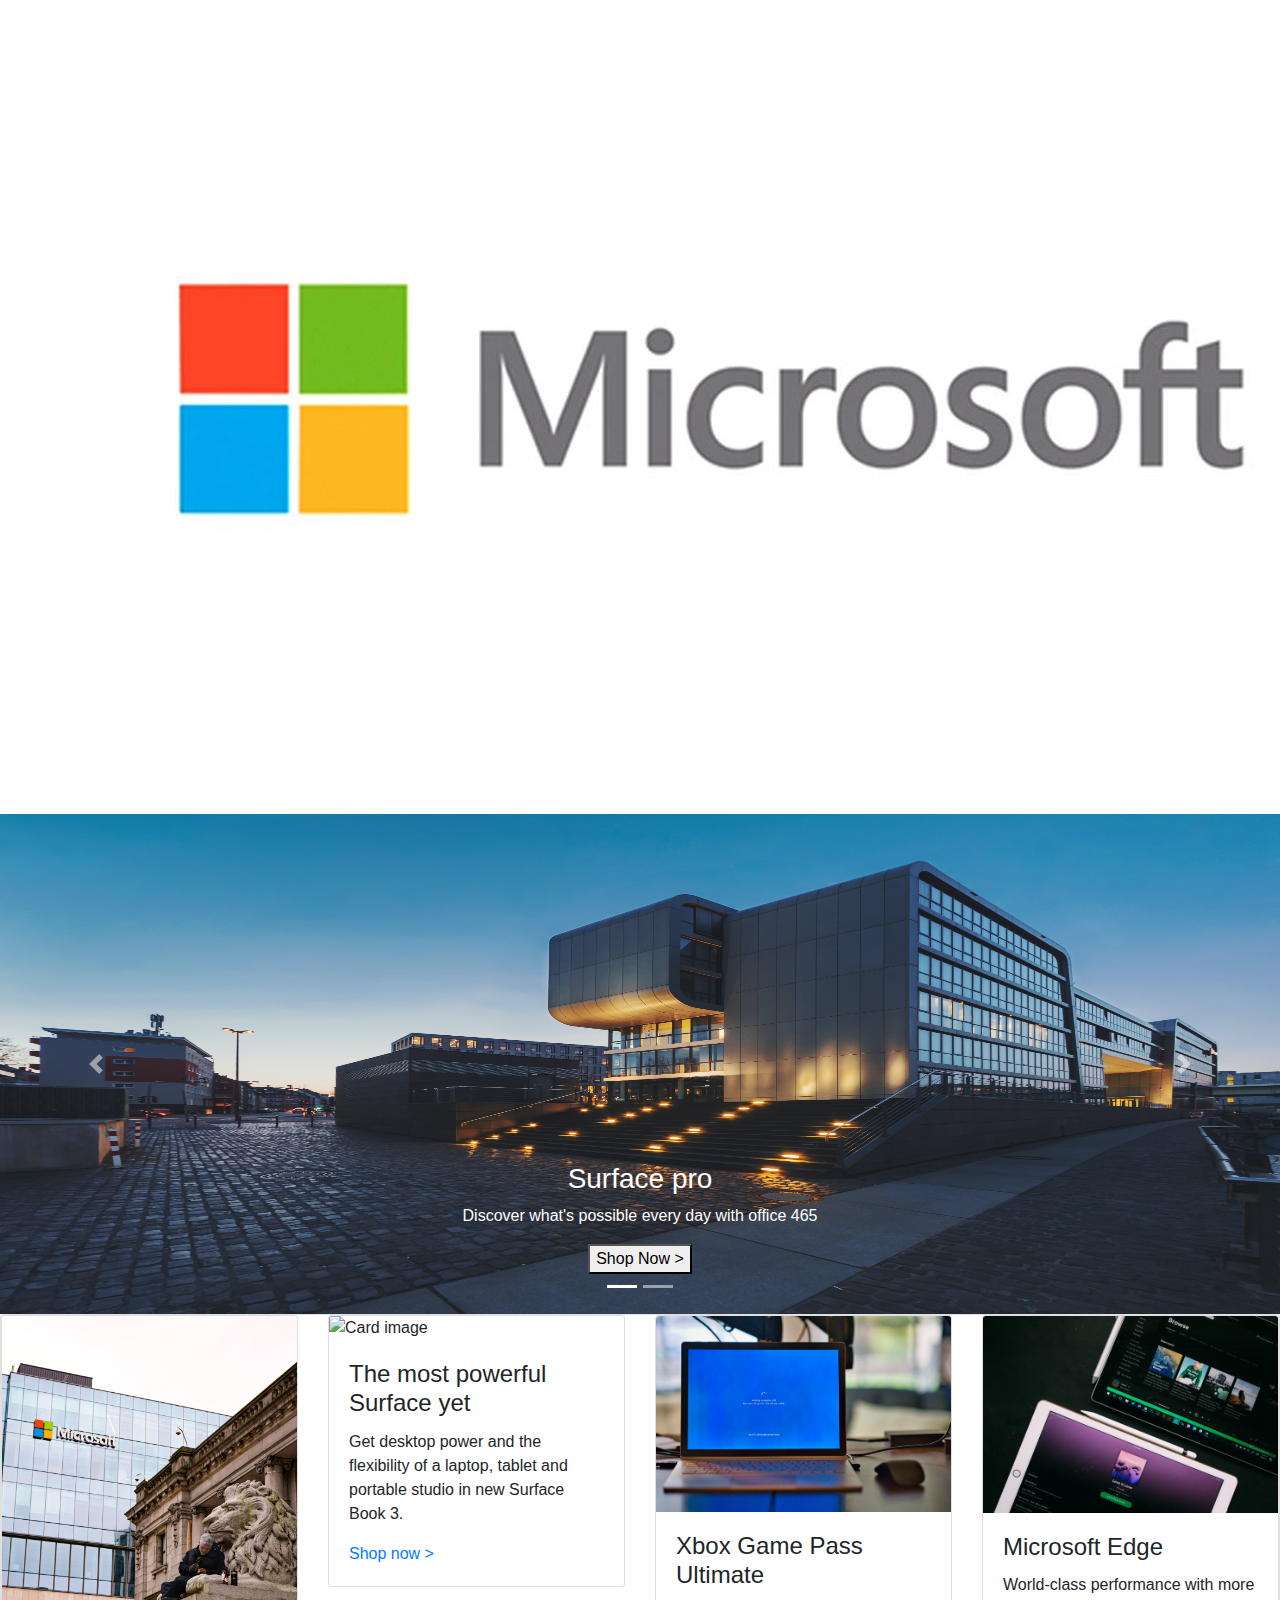
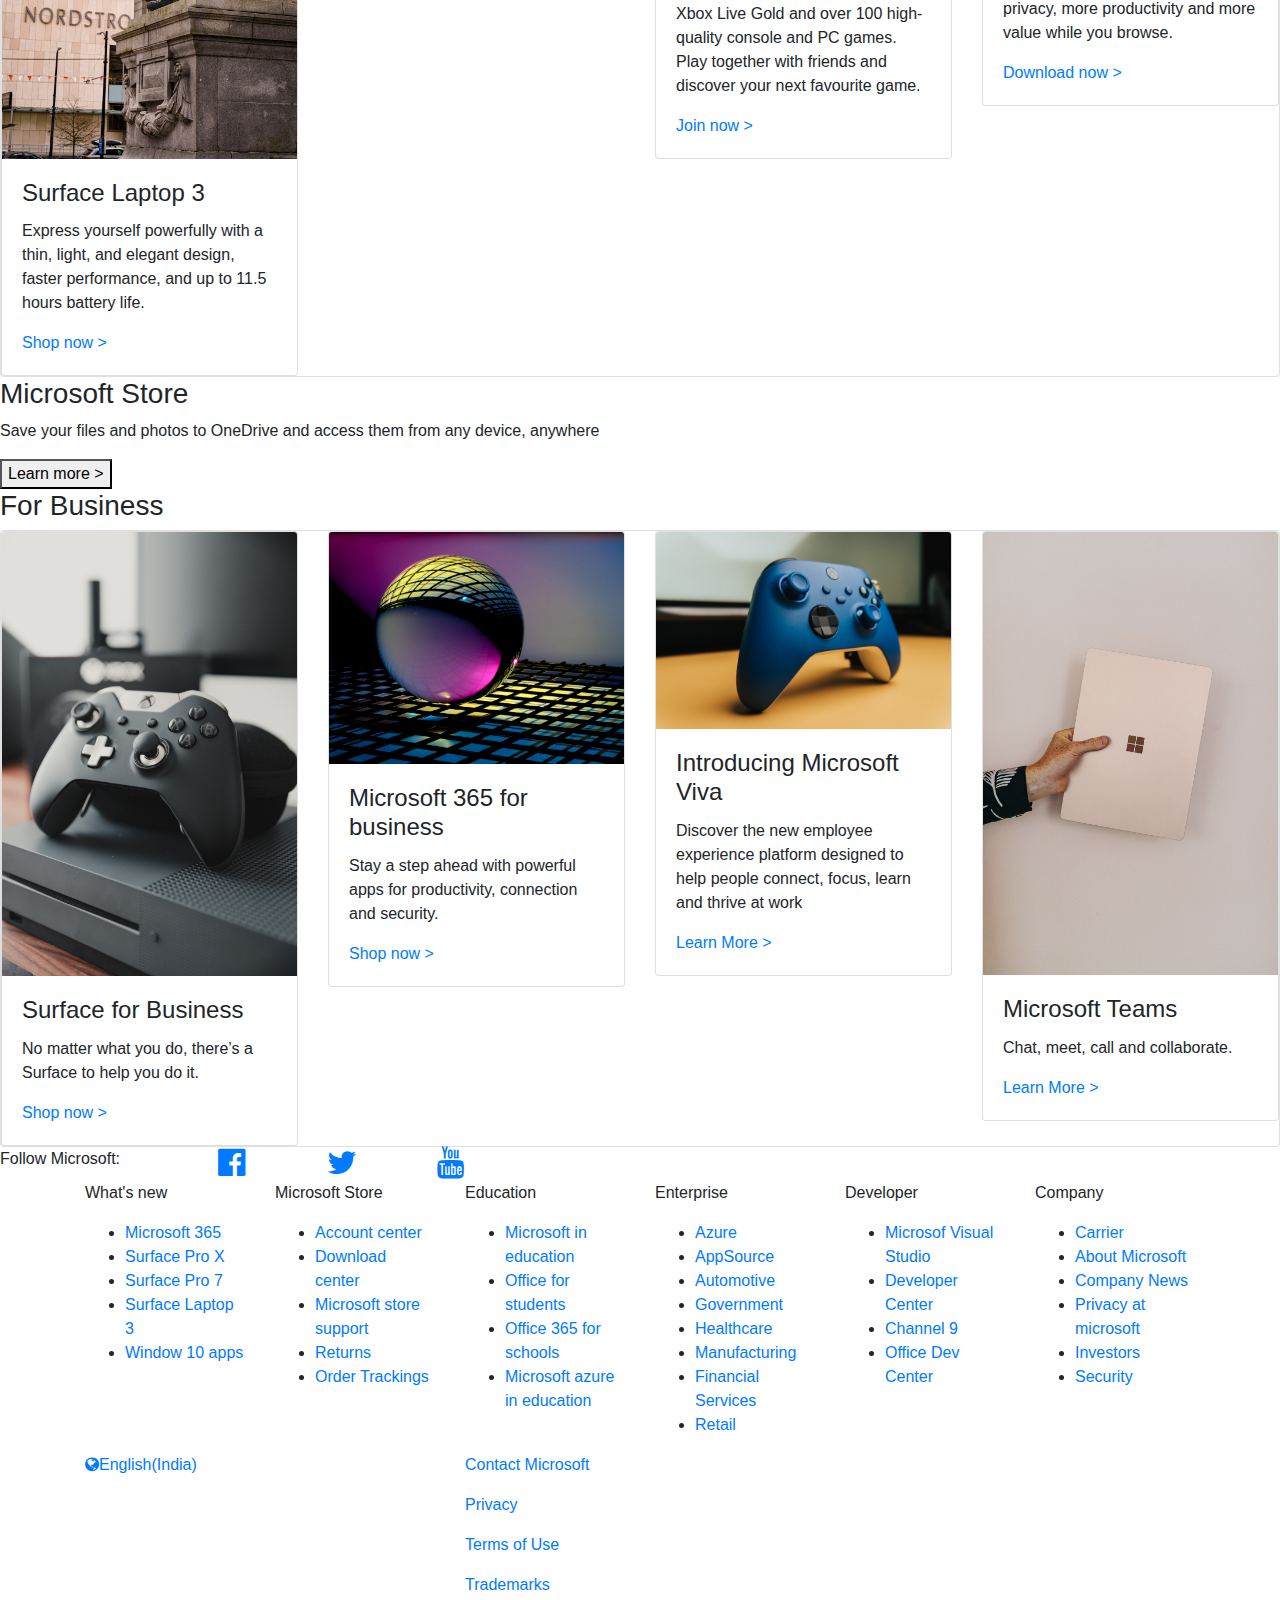
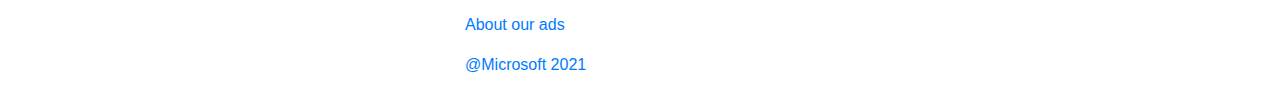
==== index.html @ e5d4f22b "add" ====
<!DOCTYPE html>
<html lang="en">

<head>
  <meta charset="UTF-8">
  <meta http-equiv="X-UA-Compatible" content="IE=edge">
  <meta name="viewport" content="width=device-width, initial-scale=1.0">
  <title>MicroSoft Clone</title>
  <link rel="preconnect" href="https://fonts.gstatic.com">
  <link href="https://fonts.googleapis.com/css2?family=Akaya+Telivigala&display=swap" rel="stylesheet">
  <link rel="stylesheet" href="https://pro.fontawesome.com/releases/v5.10.0/css/all.css"
    integrity="sha384-AYmEC3Yw5cVb3ZcuHtOA93w35dYTsvhLPVnYs9eStHfGJvOvKxVfELGroGkvsg+p" crossorigin="anonymous" />
  <script src="https://code.jquery.com/jquery-3.2.1.slim.min.js"
    integrity="sha384-KJ3o2DKtIkvYIK3UENzmM7KCkRr/rE9/Qpg6aAZGJwFDMVNA/GpGFF93hXpG5KkN"
    crossorigin="anonymous"></script>
  <link rel="stylesheet" href="https://stackpath.bootstrapcdn.com/font-awesome/4.7.0/css/font-awesome.min.css"
    integrity="sha384-wvfXpqpZZVQGK6TAh5PVlGOfQNHSoD2xbE+QkPxCAFlNEevoEH3Sl0sibVcOQVnN" crossorigin="anonymous">

  <link rel="stylesheet" href="https://maxcdn.bootstrapcdn.com/bootstrap/4.5.2/css/bootstrap.min.css">

  <!-- jQuery library -->
  <script src="https://ajax.googleapis.com/ajax/libs/jquery/3.5.1/jquery.min.js"></script>

  <!-- Popper JS -->
  <script src="https://cdnjs.cloudflare.com/ajax/libs/popper.js/1.16.0/umd/popper.min.js"></script>

  <!-- Latest compiled JavaScript -->
  <script src="https://maxcdn.bootstrapcdn.com/bootstrap/4.5.2/js/bootstrap.min.js"></script>
  <link rel="stylesheet" href="css/style.css">

</head>

<body>
  <div class="body-style">

    <nav class="navbar navbar-expand-lg navbar-light ">
      <a class="navbar-brand" href="#">
        <img src="mslogo.jpg" class="logostyle">
      </a>
      <button class="navbar-toggler" type="button" data-toggle="collapse" data-target="#navbarSupportedContent"
        aria-controls="navbarSupportedContent" aria-expanded="false" aria-label="Toggle navigation">
        <span class="navbar-toggler-icon"></span>
      </button>

      <div class="collapse navbar-collapse" id="navbarSupportedContent">
        <ul class="navbar-nav mr-auto">
          <li class="nav-item active">
            <a class="nav-link" href="https://www.microsoft.com/microsoft-365">Microsoft 365 <span class="sr-only">(current)</span></a>
          </li>
          <li class="nav-item">
            <a class="nav-link" href="https://www.microsoft.com/microsoft-365/microsoft-office" target="_blank">Office</a>
          </li>
          <li class="nav-item">
            <a class="nav-link" href="https://www.microsoft.com/en-in/windows/">Window</a>
          </li>
          <li class="nav-item">
            <a class="nav-link" href="https://support.microsoft.com/en-in">Support</a>
          </li>
          <li class="nav-item">
            <a class="nav-link" href="https://www.microsoft.com/en-in/surface">Surface</a>
          </li>
          <li class="nav-item">
            <a class="nav-link" href="https://www.xbox.com/">Xbox</a>
          </li>



        </ul>
        <form class="form-inline my-2 my-lg-0">
          <ul class="navbar-nav mr-auto">
            <li class="nav-item active">
              <a class="nav-link" href="#">All microsoft <span class="sr-only">(current)</span></a>
            </li>
            <li class="nav-item active">
              <a class="nav-link" href="#"><i class="fa fa-shopping-cart" aria-hidden="true"></i><span
                  class="sr-only">(current)</span></a>
            </li>
            <li class="nav-item active">
              <a class="nav-link" href="#"><i class="fa fa-search" aria-hidden="true"></i><span
                  class="sr-only">(current)</span></a>
            </li>
          </ul>
        </form>
      </div>
    </nav>
    <div id="carouselExampleIndicators" class="carousel slide" data-ride="carousel">
      <ol class="carousel-indicators">
        <li data-target="#carouselExampleIndicators" data-slide-to="0" class="active"></li>
        <li data-target="#carouselExampleIndicators" data-slide-to="1"></li>

      </ol>
      <div class="carousel-inner">
        <div class="carousel-item active">
          <img class="d-block w-100" src="caro2.jpg" alt="First slide" width="1100" ; height="500" ;>
          <div class="carousel-caption d-none d-md-block">
            <h3>Surface pro</h3>
            <p>Discover what's possible every day with office 465</p>
            <button>Shop Now ></button>
          </div>

        </div>
        <div class="carousel-item">
          <img class="d-block w-100" src="caro1.jpg" alt="Second slide" width="1100" ; height="500">
          <div class="carousel-caption d-none d-md-block">
            <h3>Surface pro</h3>
            <p>Discover what's possible every day with office 465</p>
            <button>Shop Now ></button>
          </div>
        </div>

      </div>
      <a class="carousel-control-prev" href="#carouselExampleIndicators" role="button" data-slide="prev">
        <span class="carousel-control-prev-icon" aria-hidden="true"></span>
        <span class="sr-only">Previous</span>
      </a>
      <a class="carousel-control-next" href="#carouselExampleIndicators" role="button" data-slide="next">
        <span class="carousel-control-next-icon" aria-hidden="true"></span>
        <span class="sr-only">Next</span>
      </a>
    </div>
    <main>
      <div class="card">
        <div class="row">
          <div class="col-lg-3  col-md-3 col-12">
            <div class="card">
              <img class="card-img-top" src="card4.jpg" alt="Card image">
              <div class="card-body">
                <h4 class="card-title">Surface Laptop 3</h4>
                <p class="card-text">Express yourself powerfully with a thin, light, and elegant design, faster performance, and up to 11.5 hours battery life.</p>
                <a href="https://www.microsoft.com/en-in/surface/devices/surface-laptop-3?icid=mscom_marcom_CPH1a_SurfaceLaptop3" class="">Shop now ></a>
              </div>
            </div>
          </div>
          <div class="col-lg-3  col-md-3 col-12">
            <div class="card">
              <img class="card-img-top" src="../6.jpg" alt="Card image">
              <div class="card-body">
                <h4 class="card-title">The most powerful Surface yet</h4>
                <p class="card-text">Get desktop power and the flexibility of a laptop, tablet and portable studio in new Surface Book 3.</p>
                <a href="https://www.microsoft.com/en-in/surface/devices/surface-book-3?icid=mscom_marcom_CPH2a_SurfaceBook3" class="">Shop now ></a>
              </div>
            </div>
          </div>
          <div class="col-lg-3  col-md-3 col-12">
            <div class="card">
              <img class="card-img-top" src="card1.jpg" alt="Card image">
              <div class="card-body">
                <h4 class="card-title">Xbox Game Pass Ultimate</h4>
                <p class="card-text">
                  Xbox Live Gold and over 100 high-quality console and PC games. Play together with friends and discover your next favourite game.</p>
                <a href="https://www.microsoft.com/en-in/p/xbox-game-pass-ultimate/cfq7ttc0khs0?icid=mscom_marcom_CPH3a_GamePassUltimate" class="">Join now ></a>
              </div>
            </div>
          </div>
          <div class="col-lg-3  col-md-3 col-12">
            <div class="card">
              <img class="card-img-top" src="card3.jpg" alt="Card image">
              <div class="card-body">
                <h4 class="card-title">Microsoft Edge</h4>
                <p class="card-text">
                  World-class performance with more privacy, more productivity and more value while you browse.</p>
                <a href="https://www.microsoft.com/en-us/edge?form=MI13F3&OCID=MI13F3" class="">Download now ></a>
              </div>
            </div>
          </div>
        </div>
      </div>
    </main>
    <section class="msstyle">
      <div class="msstore">
        <h3>Microsoft Store</h3>
        <p>
        
          Save your files and photos to OneDrive and access them from any device, anywhere</p>
        <button>Learn more ></button>
      </div>

    </section>

    <section class="btmcardsection">
      <h3>For Business</h3>
      <div class="card">
        <div class="row">
          <div class="col-lg-3  col-md-3 col-12">
            <div class="card">
              <img class="card-img-top" src="work1.jpg" alt="Card image">
              <div class="card-body">
                <h4 class="card-title">Surface for Business</h4>
                <p class="card-text">No matter what you do, there’s a Surface to help you do it.</p>
                <a href="https://www.microsoft.com/en-in/surface/business?icid=mscom_marcom_CPW1a_SurfaceforBusiness" class="">Shop now ></a>
              </div>
            </div>
          </div>
          <div class="col-lg-3  col-md-3 col-12">
            <div class="card">
              <img class="card-img-top" src="work2.jpg" alt="Card image">
              <div class="card-body">
                <h4 class="card-title">Microsoft 365 for business</h4>
                <p class="card-text">Stay a step ahead with powerful apps for productivity, connection and security.</p>
                <a href="https://www.microsoft.com/en-in/microsoft-365/business/compare-all-microsoft-365-business-products?icid=mscom_marcom_CPW2a_M365forBusiness&activetab=tab%3aprimaryr2" class="">Shop now ></a>
              </div>
            </div>
          </div>
          <div class="col-lg-3  col-md-3 col-12">
            <div class="card">
              <img class="card-img-top" src="work3.jpg" alt="Card image">
              <div class="card-body">
                <h4 class="card-title">Introducing Microsoft Viva</h4>
                <p class="card-text">Discover the new employee experience platform designed to help people connect, focus, learn and thrive at work</p>
                <a href="https://www.microsoft.com/en-in/microsoft-viva/overview?icid=mscom_marcom_CPW3a_MicrosoftViva" class="">Learn More ></a>
              </div>
            </div>
          </div>
          <div class="col-lg-3  col-md-3 col-12">
            <div class="card">
              <img class="card-img-top" src="work4.jpg" alt="Card image">
              <div class="card-body">
                <h4 class="card-title">Microsoft Teams</h4>
                <p class="card-text">Chat, meet, call and collaborate.</p>
                <a href="https://www.microsoft.com/en-in/microsoft-365/microsoft-teams/group-chat-software?icid=mscom_marcom_CPW4a_Teams" class="">Learn More ></a>
              </div>
            </div>
          </div>
        </div>
      </div>
    </section>
    <section class="socialsec">
      <div class="row">
        <div class="col-lg-2 "id="col">
          Follow Microsoft:
        </div>
        <div class="col-lg-1">
          <a href="https://www.facebook.com/MicrosoftIndia" target="__blank"><i class="fa fa-facebook-official fa-2x " aria-hidden="true"></i></a>
        </div>
        <div class="col-lg-1">
          <a href="https://twitter.com/microsoftindia"><i class="fa fa-twitter fa-2x" aria-hidden="true"></i></a>
        </div>
        <div class="col-lg-1">
          <a href="https://www.youtube.com/user/IndiaMicrosoftVideos"><i class="fa fa-youtube fa-2x" aria-hidden="true"></i></a>
        </div>
      </div>
    </section>

  </div>
  <footer>
    <div class="container">

      <div class="row">
        <div class="col-lg-2">
          <p>What's new</p>
          <ul>
            <li><a href="#">Microsoft 365</a></li>
            <li><a href="#">Surface Pro X</a></li>
            <li><a href="#">Surface Pro 7</a></li>
            <li><a href="#">Surface Laptop 3</a></li>
            <li><a href="#">Window 10 apps</a></li>
           
          </ul>
        </div>
        <div class="col-lg-2">
          <p>Microsoft Store</p>
          <ul>
            <li><a href="#">Account center</a></li>
            <li><a href="#">Download center</a></li>
            <li><a href="#">Microsoft store support</a></li>
            <li><a href="#">Returns</a></li>
            <li><a href="#">Order Trackings</a></li>
          
          </ul>
        </div>
        <div class="col-lg-2">
          <p>Education</p>
          <ul>
            <li><a href="#">Microsoft in education</a></li>
            <li><a href="#">Office for students</a></li>
            <li><a href="#">Office 365 for schools</a></li>
            <li><a href="#">Microsoft azure in education</a></li>
           
          </ul>
        </div>
        <div class="col-lg-2">
          <p>Enterprise</p>
          <ul>
            <li><a href="#">Azure</a></li>
            <li><a href="#">AppSource</a></li>
            <li><a href="#">Automotive</a></li>
            <li><a href="#">Government</a></li>
            <li><a href="#">Healthcare</a></li>
            <li><a href="#">Manufacturing</a></li>
            <li><a href="#">Financial Services</a></li>
            <li><a href="#">Retail</a></li>
          </ul>
        </div>
        <div class="col-lg-2">
          <p>Developer</p>
          <ul>
            <li><a href="#">Microsof Visual Studio</a></li>
            <li><a href="#">Developer Center</a></li>
            <li><a href="#">Channel 9</a></li>
            <li><a href="#">Office Dev Center</a></li>
           
          </ul>
        </div>
        <div class="col-lg-2">
          <p>Company</p>
          <ul>
            <li><a href="#">Carrier</a></li>
            <li><a href="#">About Microsoft</a></li>
            <li><a href="#">Company News</a></li>
            <li><a href="#">Privacy at microsoft</a></li>
            <li><a href="#">Investors</a></li>
            <li><a href="#">Security</a></li>
          </ul>
        </div>



      </div>
    
      <div class="row">
        <div class="col-lg-4">
          <a href="#"> <i class="fa fa-globe" aria-hidden="true"></i>English(India)</p></a>
        </div>
        <div class="col-lg-8 footerbtmcedit">
          <div>
            <a href="#">  <p>Contact Microsoft</p></a>

          </div>
          <div>
            <a href="#">  <p>Privacy</p></a>
            
          </div>
          <div>
            <a href="#">  <p>Terms of Use</p></a>
            
          </div>
          <div>
            <a href="#">  <p>Trademarks</p></a>
            
          </div>
          <div>
            <a href="#">  <p>About our ads</p></a>
            
          </div>
          <div>
            <a href="#">  <p>@Microsoft 2021</p></a>
            
          </div>
        </div>
      </div>
    </div>
  </footer>
</body>

</html>
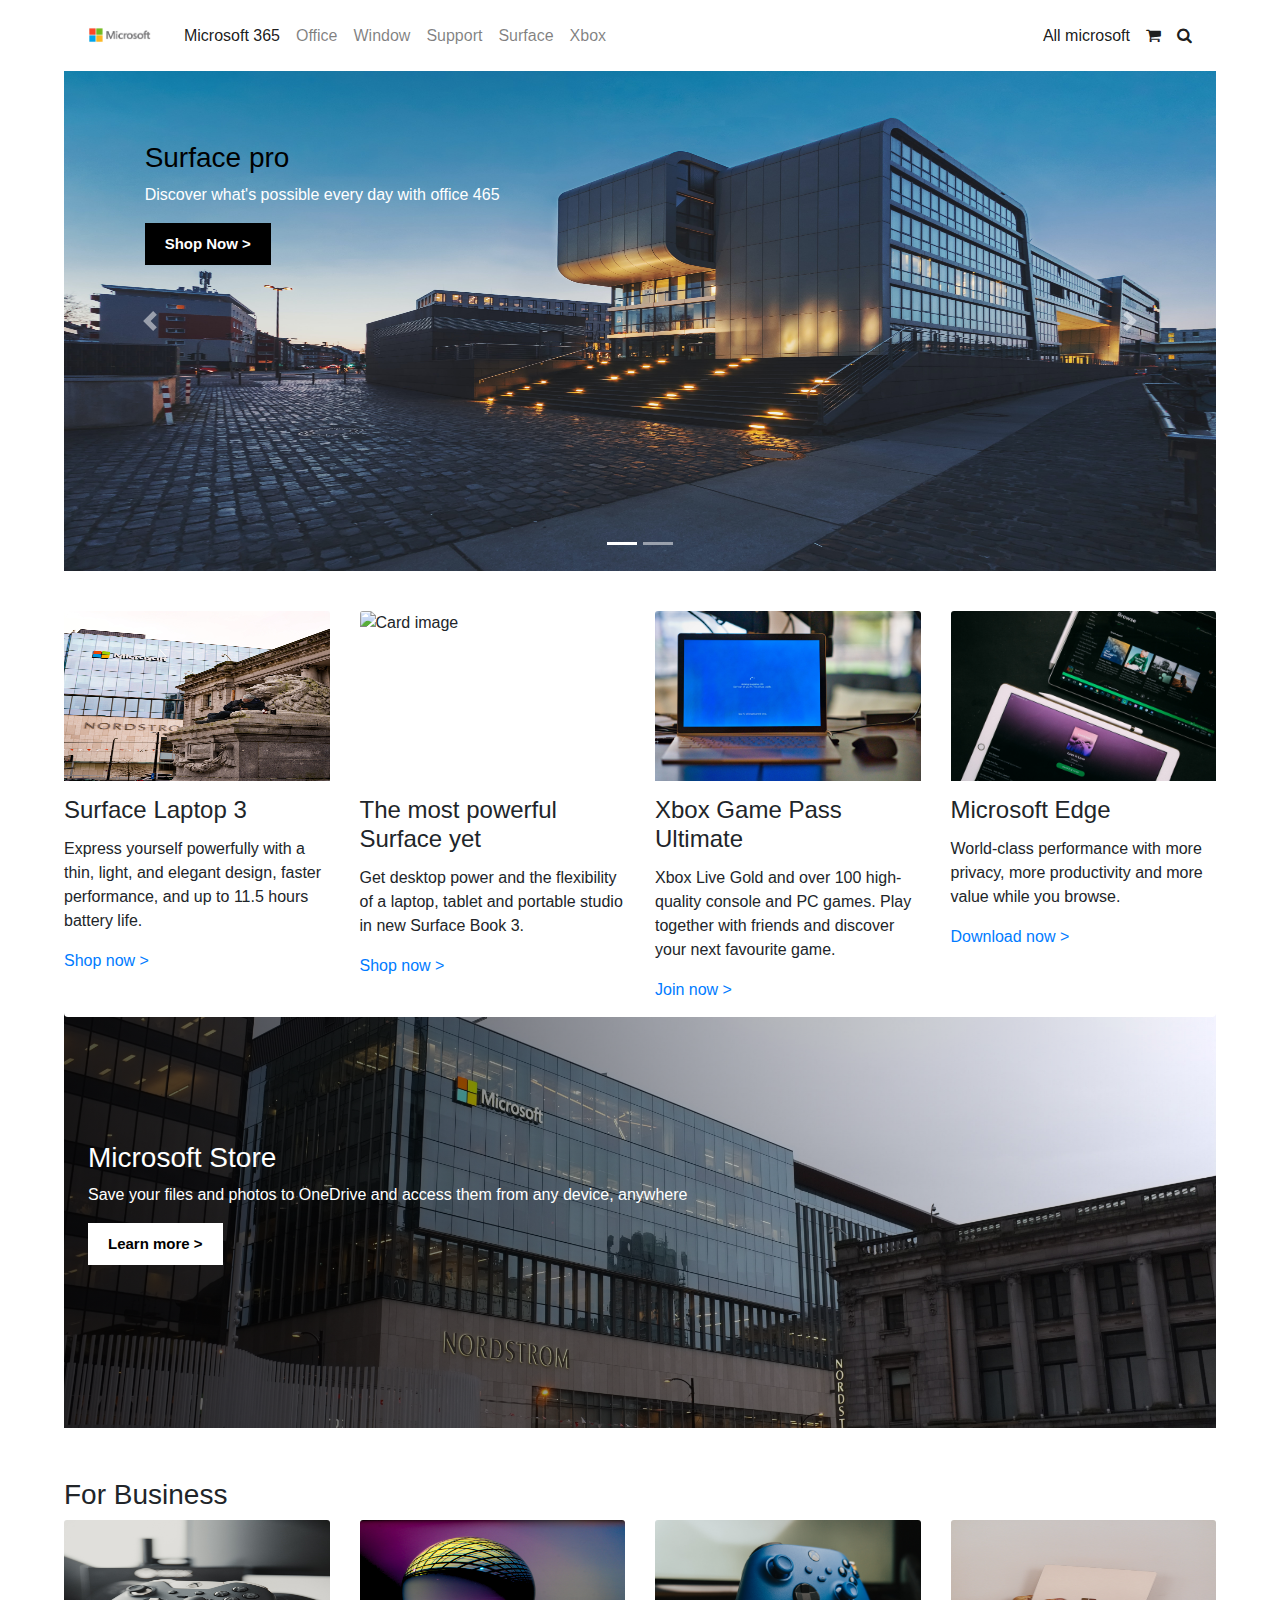
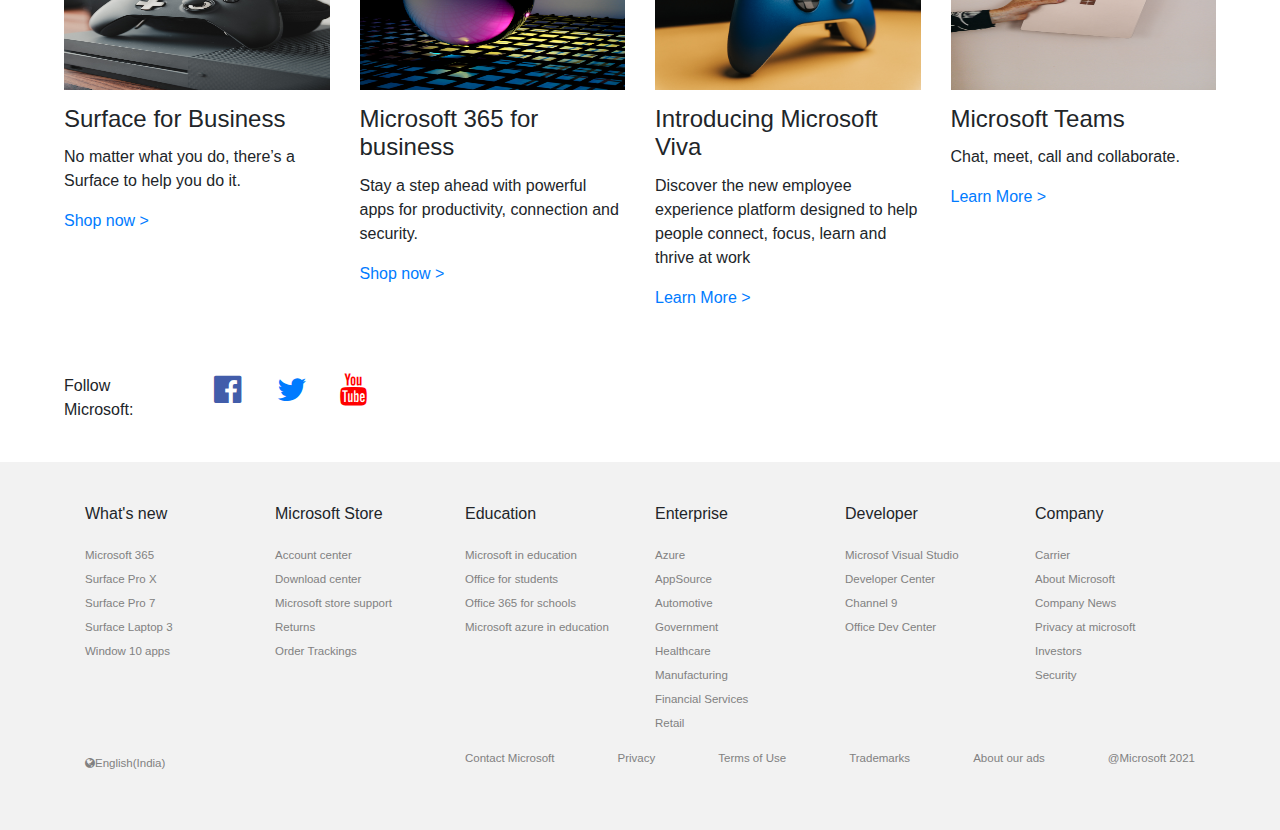
==== commit 36e6a539: "Update index.html" ====
--- a/index.html
+++ b/index.html
@@ -26,7 +26,7 @@
 
   <!-- Latest compiled JavaScript -->
   <script src="https://maxcdn.bootstrapcdn.com/bootstrap/4.5.2/js/bootstrap.min.js"></script>
-  <link rel="stylesheet" href="css/style.css">
+  <link rel="stylesheet" href="style.css">
 
 </head>
 
@@ -352,4 +352,4 @@
   </footer>
 </body>
 
-</html>+</html>
--- a/style.css
+++ b/style.css
@@ -0,0 +1,124 @@
+*{
+    margin: 0;
+    padding: 0;
+    box-sizing: border-box;
+}
+.body-style{
+    width: 90%;
+    margin: 0 auto;
+}
+.logostyle{
+height: 45px;
+}
+.nav-item{
+   color:  #262626;
+}
+.carousel-item{
+    position: relative;
+    z-index: 1;
+}
+.carousel-caption{
+    position: absolute;
+    top: 10%;
+    left: 7%!important;
+    color: black;
+}
+.carousel-caption p, h3{
+    text-align: left;
+
+}
+.carousel-caption p{
+    text-align: left;
+    color: white;
+    
+
+}
+.carousel-caption button{
+    color: #fff;
+    background: #000;
+    font-size: 15px;
+    padding: 10px 20px;
+    border: none;
+    left: 0;
+    position: absolute;
+}
+
+main{
+margin-top: 40px;
+margin-bottom: 40px;
+height: 327px !important;
+
+}
+.card{
+    border: none !important;
+}
+.card-body{
+    padding: 15px 0 !important;
+}
+.card-img-top{
+    height: 170px;
+
+}
+.msstyle{
+    width: 100%;
+    height: 450px;
+    background:linear-gradient( to right, rgba(0,0,0,0.7),rgba(0,0,0,0)), url('../card2.jpg')no-repeat center;
+    background-size: cover;
+    margin: 20px 0 50px 0;
+    color: white;
+    display: flex;
+    flex-direction: column;
+    justify-content: center;
+    align-items: left;
+    padding-left: 24px;
+
+
+}
+button{
+    color: black;
+    background: white;
+    font-size: 15px;
+    padding: 10px 20px;
+    border: none;
+    font-weight: bold;
+  
+   
+}
+.btmcardsection{
+    margin: 49px 0;
+}
+.socialsec{
+    margin-bottom: 40px;
+   
+}
+.fa-youtube{
+    color: red;
+  
+}
+.fa-facebook-official{
+    color: #425daa;
+   
+}
+.col-lg-1{
+    max-width: 5.333333% !important;
+}
+#col{
+    max-width: 12.66666%
+}
+footer{
+    background-color: #f2f2f2;
+    padding: 40px 0;
+}
+footer ul li{
+    list-style: none;
+    
+}
+footer a{
+    text-decoration: none;
+    color: #818181;
+    font-size: 11.5px;
+}
+.footerbtmcedit{
+    display: flex;
+    justify-content: space-between;
+}
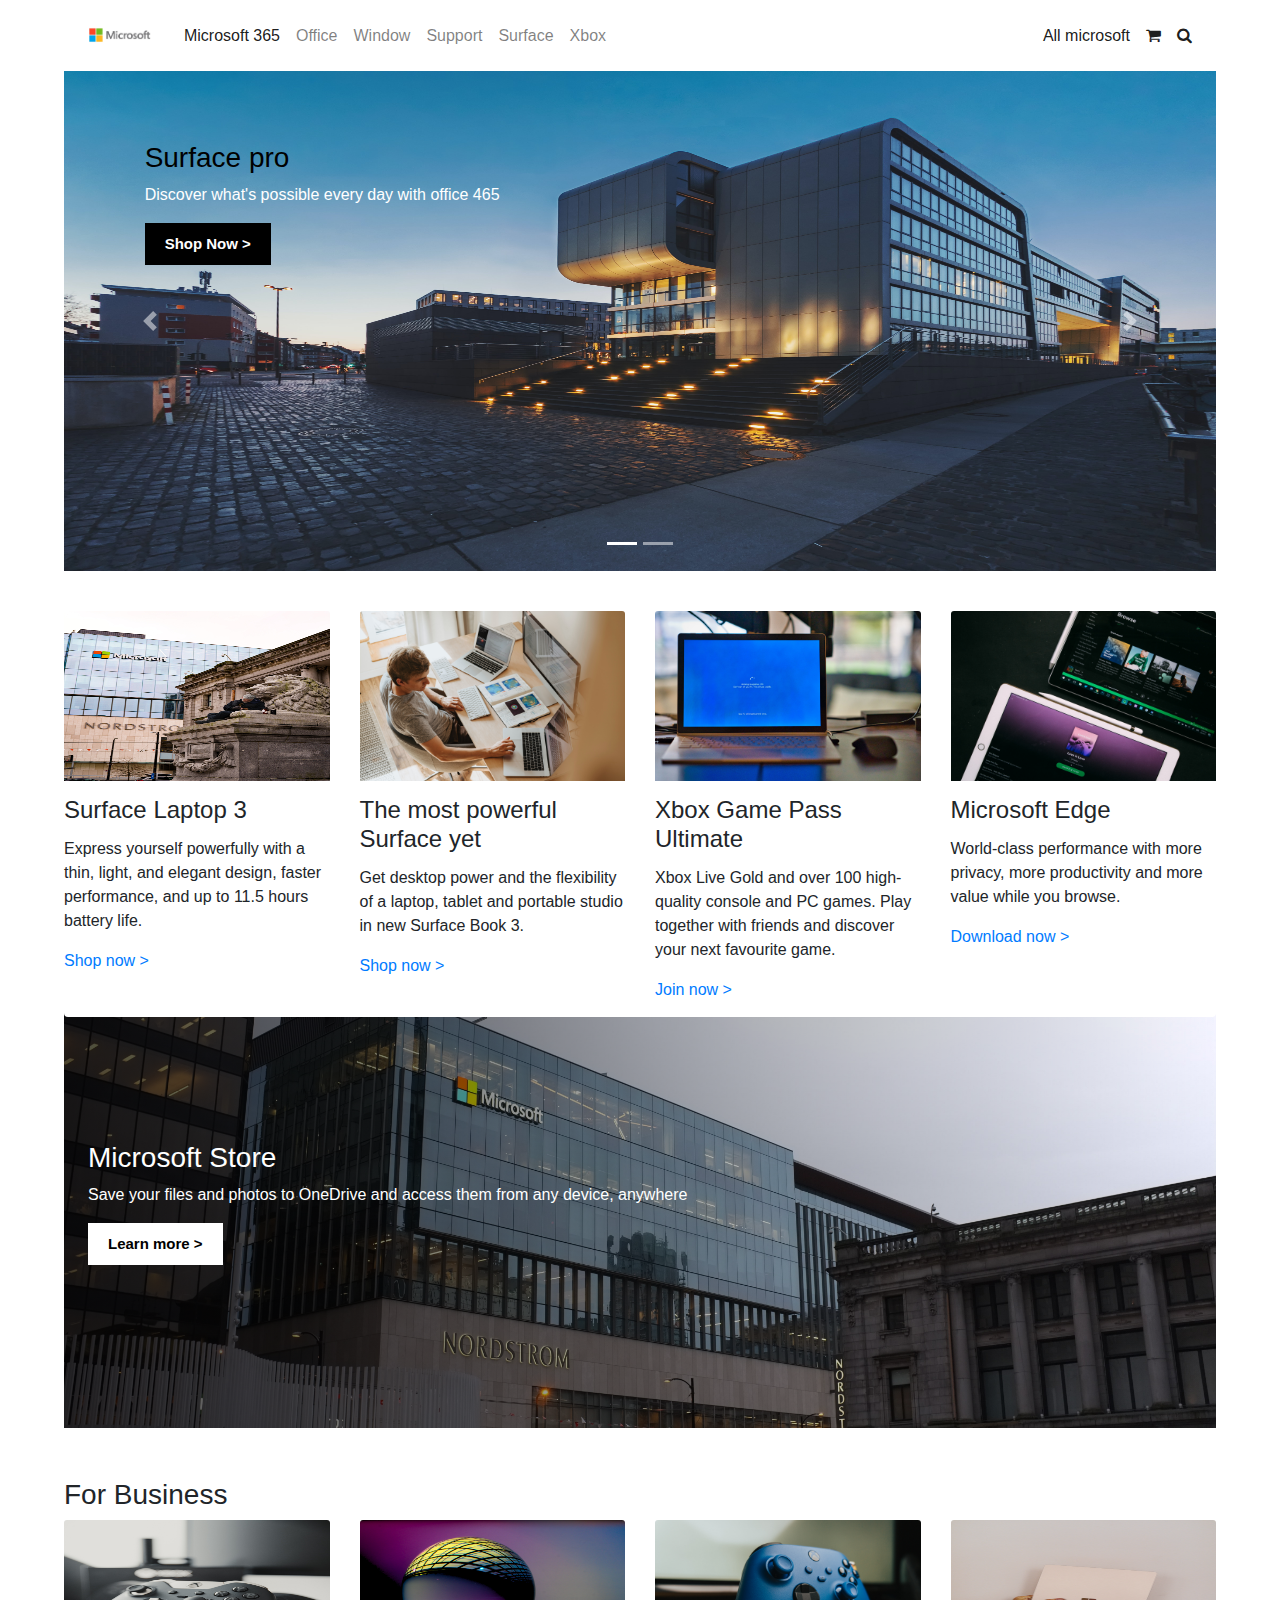
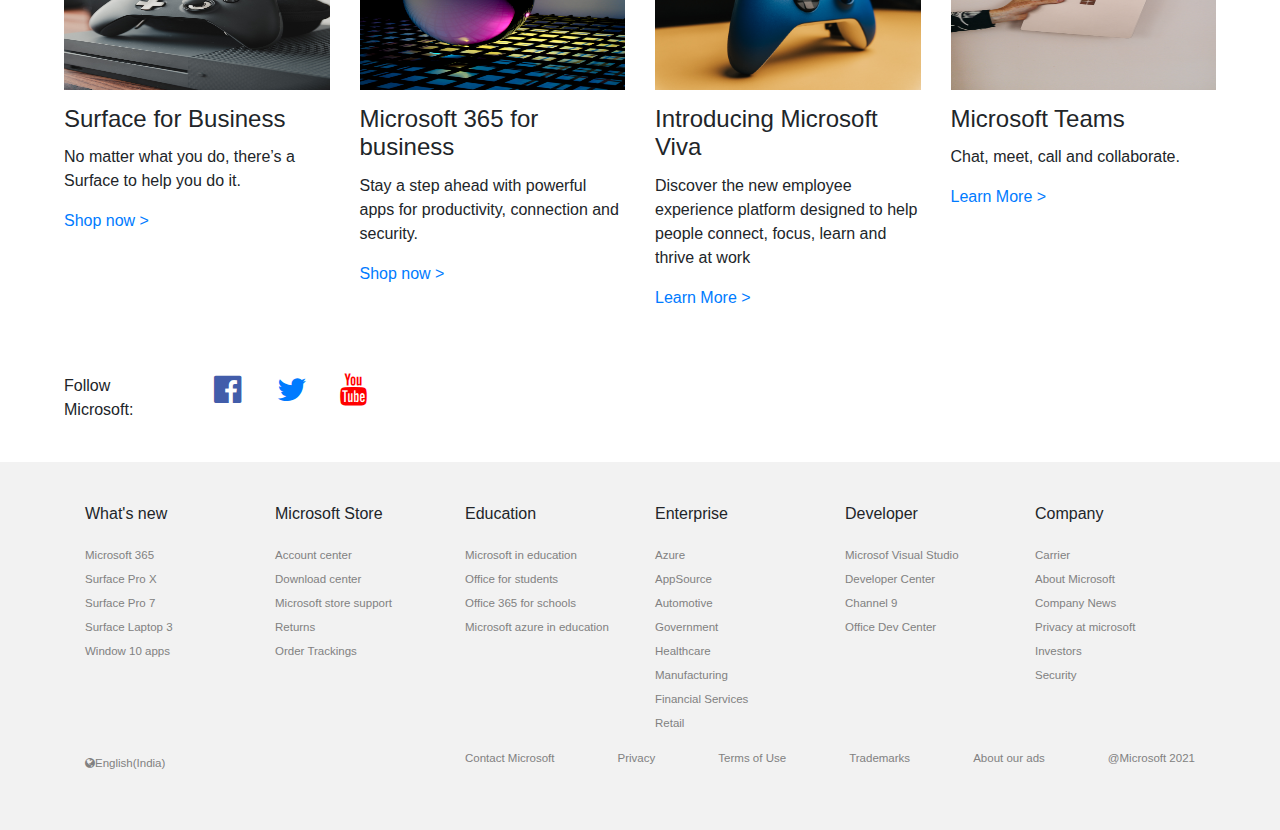
==== commit c89de556: "Update index.html" ====
--- a/index.html
+++ b/index.html
@@ -133,7 +133,7 @@
           </div>
           <div class="col-lg-3  col-md-3 col-12">
             <div class="card">
-              <img class="card-img-top" src="../6.jpg" alt="Card image">
+              <img class="card-img-top" src="6.jpg" alt="Card image">
               <div class="card-body">
                 <h4 class="card-title">The most powerful Surface yet</h4>
                 <p class="card-text">Get desktop power and the flexibility of a laptop, tablet and portable studio in new Surface Book 3.</p>
